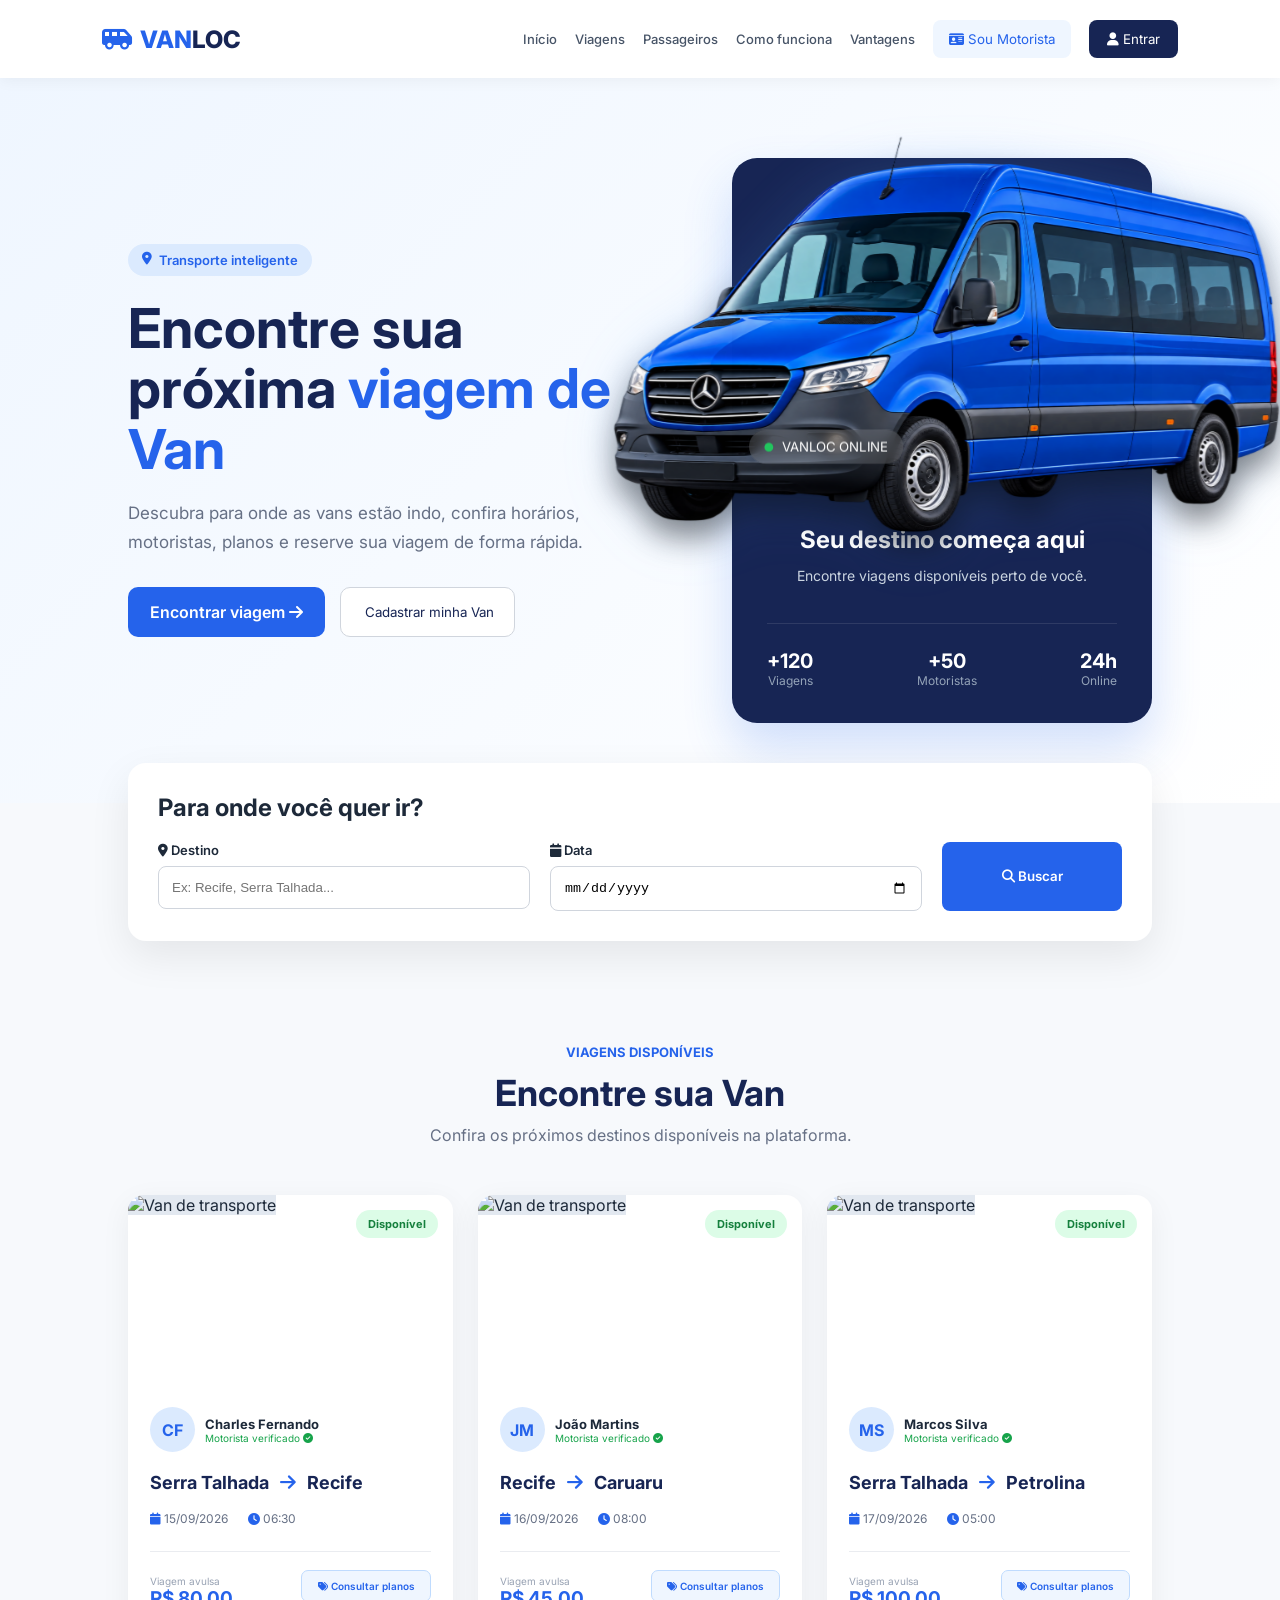
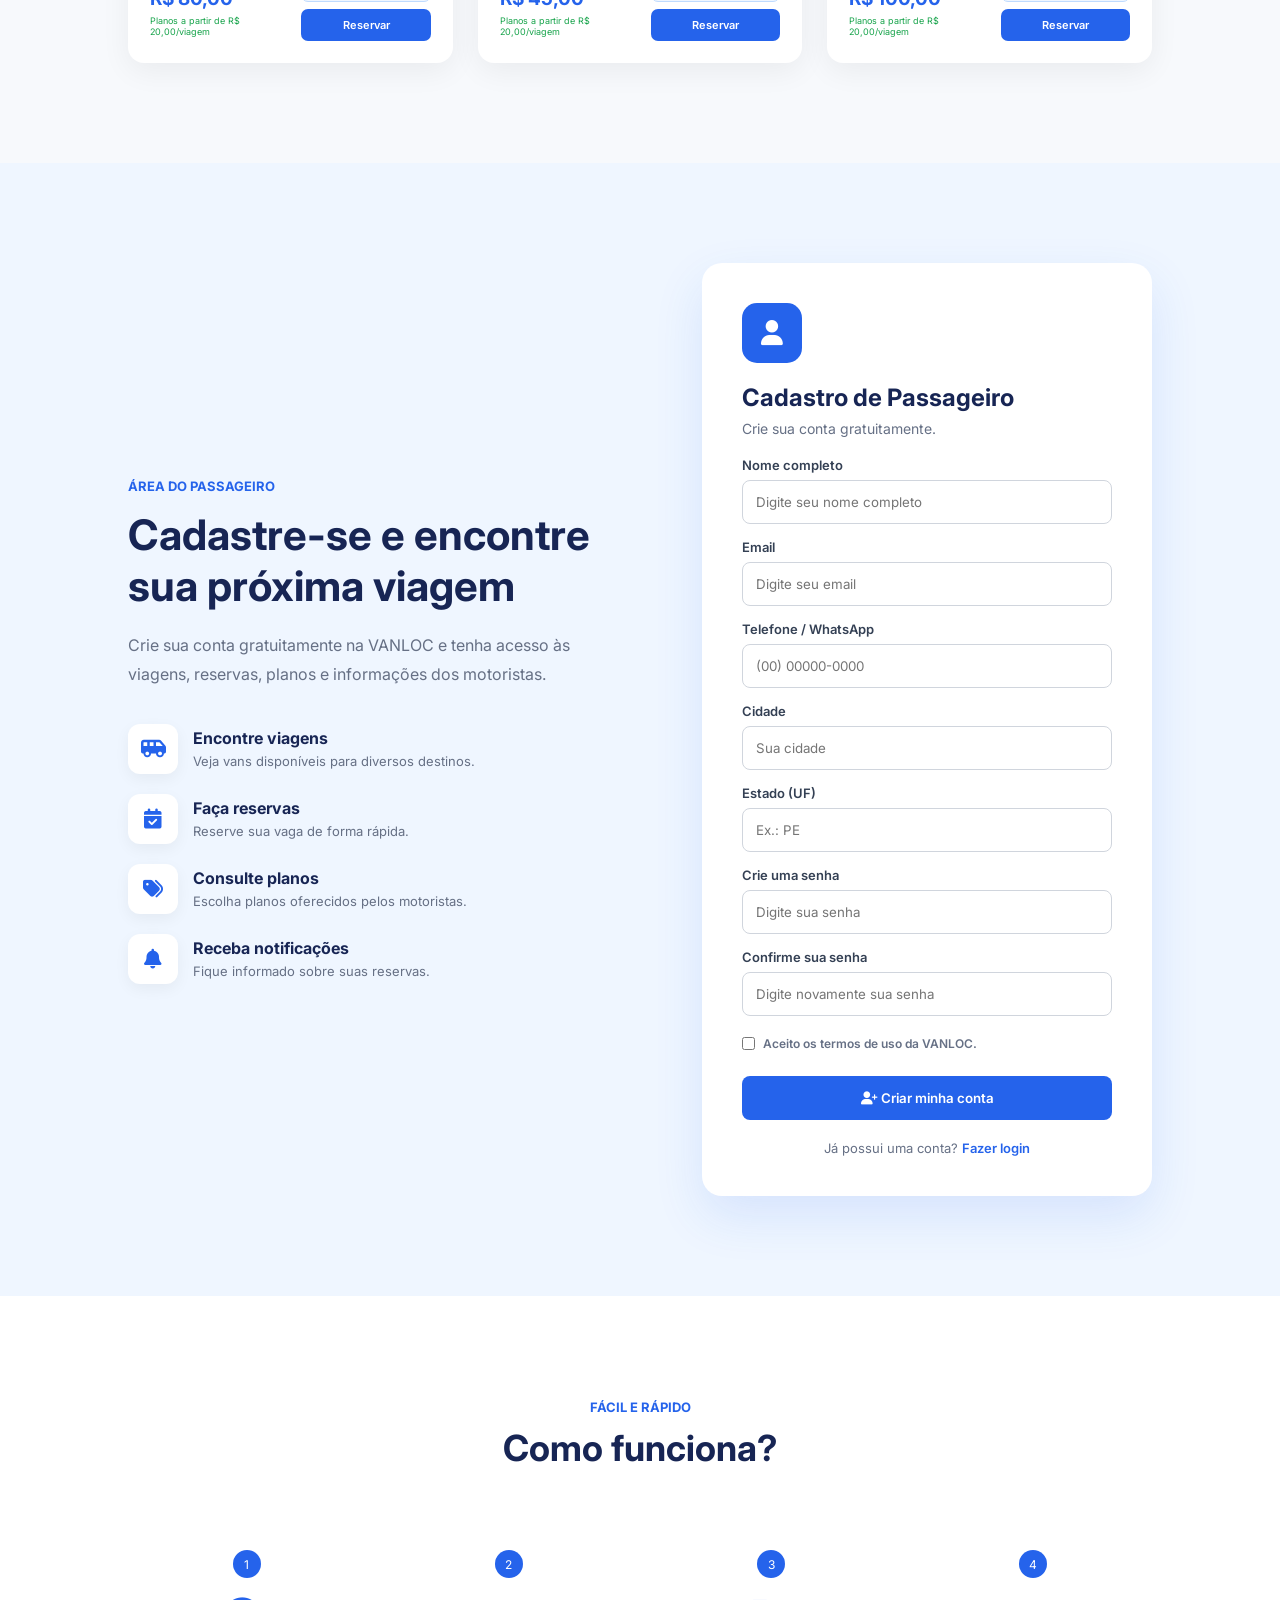
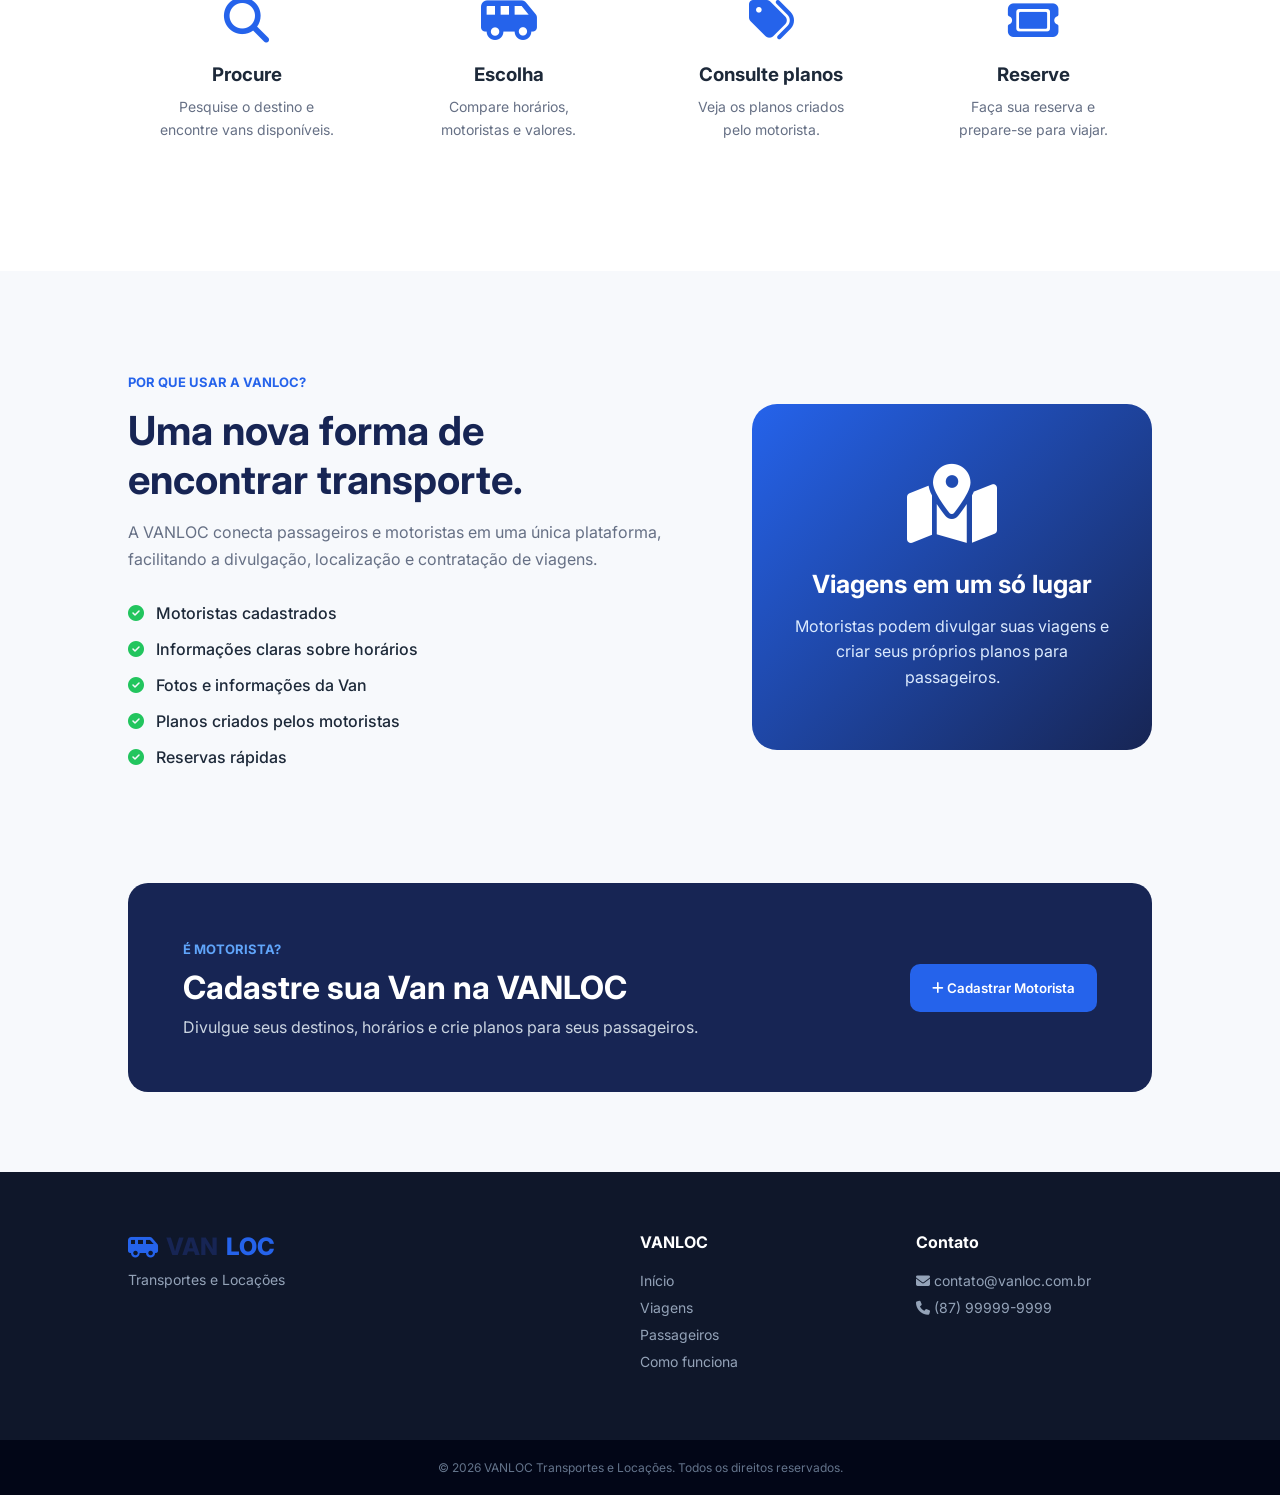
==== dashboard-passageiro.html @ 705669ef "Add files via upload" ====
<!DOCTYPE html>
<html lang="pt-BR">
<head>
<meta charset="UTF-8">
<meta name="viewport" content="width=device-width, initial-scale=1.0">
<meta name="robots" content="noindex">
<title>Minha Conta | VANLOC</title>
<link rel="stylesheet" href="style.css">
<link rel="stylesheet" href="dashboard-passageiro.css">
<link rel="stylesheet" href="https://cdnjs.cloudflare.com/ajax/libs/font-awesome/6.5.2/css/all.min.css">
</head>
<body class="dashboard-passageiro">
<div class="dp-shell">
    <aside class="dp-sidebar">
        <div class="dp-logo"><i class="fa-solid fa-van-shuttle"></i> VAN<span>LOC</span></div>
        <div class="dp-caption">Área do Passageiro</div>
        <nav class="dp-nav">
            <button class="ativo" data-aba="inicio" onclick="dpMostrarAba('inicio')"><i class="fa-solid fa-house"></i> Visão geral</button>
            <button data-aba="perfil" onclick="dpMostrarAba('perfil')"><i class="fa-solid fa-user"></i> Meu perfil</button>
            <button data-aba="reservas" onclick="dpMostrarAba('reservas')"><i class="fa-solid fa-ticket"></i> Minhas reservas</button>
            <button data-aba="favoritos" onclick="dpMostrarAba('favoritos')"><i class="fa-solid fa-heart"></i> Favoritos</button>
            <button data-aba="notificacoes" onclick="dpMostrarAba('notificacoes')"><i class="fa-solid fa-bell"></i> Notificações</button>
        </nav>
        <div class="dp-side-footer">
            <a href="index.html"><i class="fa-solid fa-arrow-left"></i> Voltar ao site</a>
            <button onclick="dpSair()"><i class="fa-solid fa-right-from-bracket"></i> Sair</button>
        </div>
    </aside>

    <main class="dp-main">
        <header class="dp-topbar">
            <div>
                <strong id="dpTituloTopo">Minha conta</strong>
                <div style="color:#667085;font-size:13px;margin-top:3px">Gerencie seu perfil e suas viagens.</div>
            </div>
            <div class="dp-user-mini" id="dpUserMini"></div>
        </header>

        <div class="dp-content">
            <section id="dpAbaInicio" class="dp-aba ativa">
                <h1 id="dpSaudacao">Olá!</h1>
                <p class="dp-subtitle">Confira sua conta e encontre sua próxima viagem.</p>
                <div class="dp-stats">
                    <div class="dp-stat"><i class="fa-solid fa-ticket"></i><div><strong id="dpStatReservas">0</strong><span>Reservas</span></div></div>
                    <div class="dp-stat"><i class="fa-solid fa-heart"></i><div><strong id="dpStatFavoritos">0</strong><span>Favoritos</span></div></div>
                    <div class="dp-stat"><i class="fa-solid fa-location-dot"></i><div><strong id="dpStatLocalidade">—</strong><span>Localidade</span></div></div>
                </div>
                <div class="dp-card">
                    <h2>Seu perfil</h2>
                    <div id="dpResumoPerfil"></div>
                </div>
                <div class="dp-card">
                    <h2>Próximas viagens</h2>
                    <div id="dpProximasViagens" class="dp-empty">Você ainda não possui reservas registradas.</div>
                </div>
            </section>

            <section id="dpAbaPerfil" class="dp-aba">
                <h1>Meu perfil</h1>
                <p class="dp-subtitle">Atualize sua foto, seus dados e sua localidade.</p>
                <form id="dpFormPerfil" class="dp-card">
                    <div class="dp-profile-grid">
                        <div class="dp-photo-box">
                            <div id="dpFotoPreview" class="dp-photo-preview"></div>
                            <label class="dp-photo-label"><i class="fa-solid fa-camera"></i> Alterar foto<input id="dpFotoInput" type="file" accept="image/*"></label>
                            <p style="font-size:12px;color:#667085;margin-top:10px">A imagem fica salva no seu navegador neste MVP.</p>
                        </div>
                        <div class="dp-form-grid">
                            <div class="dp-field"><label for="dpNome">Nome completo</label><input id="dpNome" required></div>
                            <div class="dp-field"><label for="dpEmail">Email</label><input id="dpEmail" type="email" readonly></div>
                            <div class="dp-field"><label for="dpTelefone">Telefone / WhatsApp</label><input id="dpTelefone"></div>
                            <div class="dp-field"><label for="dpCidade">Cidade</label><input id="dpCidade"></div>
                            <div class="dp-field"><label for="dpEstado">Estado (UF)</label><input id="dpEstado" maxlength="2"></div>
                            <div class="dp-field full"><label for="dpBio">Sobre você</label><textarea id="dpBio" placeholder="Conte um pouco sobre você (opcional)"></textarea></div>
                        </div>
                    </div>
                    <div class="dp-actions"><button type="button" class="dp-btn secondary" onclick="dpRemoverFoto()">Remover foto</button><button class="dp-btn" type="submit"><i class="fa-solid fa-floppy-disk"></i> Salvar alterações</button></div>
                </form>
            </section>

            <section id="dpAbaReservas" class="dp-aba">
                <h1>Minhas reservas</h1>
                <p class="dp-subtitle">Acompanhe as viagens que você reservou.</p>
                <div class="dp-card" id="dpListaReservas"></div>
            </section>

            <section id="dpAbaFavoritos" class="dp-aba">
                <h1>Favoritos</h1>
                <p class="dp-subtitle">Motoristas e rotas que você pretende acompanhar.</p>
                <div class="dp-card"><div class="dp-empty">Nenhum motorista ou viagem favoritado ainda.</div></div>
            </section>

            <section id="dpAbaNotificacoes" class="dp-aba">
                <h1>Notificações</h1>
                <p class="dp-subtitle">Avisos importantes da sua conta.</p>
                <div class="dp-card"><div class="dp-empty">Você não possui novas notificações.</div></div>
            </section>
        </div>
    </main>
</div>
<script src="script.js"></script>
<script src="dashboard-passageiro.js"></script>
</body>
</html>
---- style.css ----
@import url('https://fonts.googleapis.com/css2?family=Inter:wght@400;500;600;700;800&display=swap');


* {
    margin: 0;
    padding: 0;
    box-sizing: border-box;
}


html {
    scroll-behavior: smooth;
}


body {
    font-family: 'Inter', sans-serif;
    background: #f7f9fc;
    color: #1d2939;
}


/* =====================================================
HEADER
===================================================== */

header {

    width: 100%;

    display: flex;

    justify-content: space-between;

    align-items: center;

    padding: 20px 8%;

    background: white;

    position: sticky;

    top: 0;

    z-index: 100;

    box-shadow: 0 2px 15px rgba(0,0,0,0.05);

}


.logo {

    font-size: 24px;

    font-weight: 800;

    color: #172554;

    display: flex;

    align-items: center;

    gap: 8px;

}


.logo i {

    color: #2563eb;

}


.logo span {

    color: #2563eb;

}


.logo .destaque {

    color: #172554;

}


nav {

    display: flex;

    align-items: center;

    gap: 18px;

}


nav a {

    text-decoration: none;

    color: #475467;

    font-size: 13px;

    font-weight: 500;

}


nav a:hover {

    color: #2563eb;

}


button {

    border: none;

    cursor: pointer;

    font-family: inherit;

}


.btn-login {

    background: #172554;

    color: white;

    padding: 11px 18px;

    border-radius: 8px;

}


.btn-motorista {

    background: #eff6ff;

    color: #2563eb;

    padding: 11px 16px;

    border-radius: 8px;

}


/* =====================================================
HERO
===================================================== */

.hero {

    min-height: 580px;

    padding: 80px 10%;

    display: grid;

    grid-template-columns: 1fr 420px;

    gap: 80px;

    align-items: center;

    background: linear-gradient(
        135deg,
        #eff6ff,
        #ffffff
    );

}


.tag {

    background: #dbeafe;

    color: #2563eb;

    padding: 8px 14px;

    border-radius: 30px;

    font-size: 13px;

    font-weight: 600;

    display: inline-flex;

    gap: 7px;

    margin-bottom: 22px;

}


.hero h1 {

    font-size: 55px;

    line-height: 1.1;

    margin-bottom: 20px;

    color: #172554;

}


.hero h1 span {

    color: #2563eb;

}


.hero p {

    color: #667085;

    font-size: 17px;

    line-height: 1.7;

    max-width: 600px;

}


.hero-buttons {

    display: flex;

    gap: 15px;

    margin-top: 30px;

}


.btn-principal {

    background: #2563eb;

    color: white;

    padding: 15px 22px;

    border-radius: 10px;

    text-decoration: none;

    font-weight: 600;

}


.btn-secundario {

    background: white;

    color: #172554;

    padding: 15px 20px;

    border-radius: 10px;

    border: 1px solid #d0d5dd;

}


/* HERO CARD */

.hero-card {

    background: #172554;

    padding: 35px;

    border-radius: 25px;

    color: white;

    text-align: center;

    box-shadow: 0 25px 50px rgba(37,99,235,0.2);

}


.status-online {

    position: absolute;

    left: 0;

    bottom: 46px;

    display: inline-flex;

    gap: 8px;

    align-items: center;

    background: rgba(255,255,255,0.14);

    backdrop-filter: blur(6px);

    -webkit-backdrop-filter: blur(6px);

    padding: 8px 14px;

    border-radius: 30px;

    font-size: 12px;

    transform: translateZ(84px);

}


.status-online span {

    width: 8px;

    height: 8px;

    background: #22c55e;

    border-radius: 50%;

}


/* ---------- Van em 3D ---------- */

.van-stage {

    position: relative;

    height: 300px;

    margin: 6px 0 26px;

    perspective: 900px;

}


.van-tilt {

    position: absolute;

    inset: 0;

    transform-style: preserve-3d;

    transform: rotateX(var(--rx, 0deg)) rotateY(var(--ry, 0deg));

    transition: transform 0.18s ease-out;

    will-change: transform;

}


.van-glow {

    position: absolute;

    left: 50%;

    top: 46%;

    width: 80%;

    height: 72%;

    transform: translate(-50%, -50%) translateZ(-30px);

    background: radial-gradient(
        closest-side,
        rgba(96,165,250,0.42),
        rgba(96,165,250,0) 72%
    );

    pointer-events: none;

}


.van-floor {

    position: absolute;

    left: 50%;

    bottom: 14px;

    width: 70%;

    height: 24px;

    transform: translateX(-50%);

    background: radial-gradient(
        closest-side,
        rgba(0,0,0,0.55),
        rgba(0,0,0,0) 100%
    );

    filter: blur(4px);

    pointer-events: none;

}


.van-float {

    position: absolute;

    left: 50%;

    bottom: -25px;

    width: 185%;

    transform-style: preserve-3d;

    transform: translateX(-50%) translateZ(46px);

    animation: vanFlutuar 5s ease-in-out infinite;

}


.van-img {

    display: block;

    width: 100%;

    height: auto;

    user-select: none;

    -webkit-user-drag: none;

    filter:
        drop-shadow(0 16px 14px rgba(0,0,0,0.45))
        drop-shadow(0 0 22px rgba(96,165,250,0.22));

}


@keyframes vanFlutuar {

    0%, 100% {
        transform: translateX(-50%) translateZ(46px) translateY(0);
    }

    50% {
        transform: translateX(-50%) translateZ(46px) translateY(-7px);
    }

}


.hero-card h3 {

    font-size: 24px;

    margin-bottom: 10px;

}


.hero-card p {

    color: #cbd5e1;

    font-size: 14px;

}


.estatisticas {

    display: flex;

    justify-content: space-between;

    margin-top: 35px;

    border-top: 1px solid rgba(255,255,255,0.1);

    padding-top: 25px;

}


.estatisticas div {

    display: flex;

    flex-direction: column;

}


.estatisticas strong {

    font-size: 20px;

}


.estatisticas span {

    font-size: 12px;

    color: #94a3b8;

}


/* =====================================================
BUSCA
===================================================== */

.busca {

    padding: 0 10%;

    margin-top: -40px;

    position: relative;

}


.busca-container {

    background: white;

    padding: 30px;

    border-radius: 18px;

    box-shadow: 0 15px 40px rgba(0,0,0,0.08);

}


.busca-container h2 {

    margin-bottom: 20px;

}


.form-busca {

    display: grid;

    grid-template-columns: 1fr 1fr 180px;

    gap: 20px;

}


.campo {

    display: flex;

    flex-direction: column;

}


.campo label {

    font-size: 13px;

    font-weight: 600;

    margin-bottom: 8px;

}


input {

    padding: 13px;

    border: 1px solid #d0d5dd;

    border-radius: 8px;

    outline: none;

}


input:focus {

    border-color: #2563eb;

}


.form-busca button {

    background: #2563eb;

    color: white;

    border-radius: 8px;

    font-weight: 600;

}


/* =====================================================
SEÇÕES
===================================================== */

.viagens,
.como-funciona {

    padding: 100px 10%;

}


.titulo-secao {

    text-align: center;

    margin-bottom: 50px;

}


.titulo-secao span {

    color: #2563eb;

    font-weight: 700;

    font-size: 13px;

}


.titulo-secao h2 {

    font-size: 36px;

    color: #172554;

    margin: 10px 0;

}


.titulo-secao p {

    color: #667085;

}


/* =====================================================
VIAGENS
===================================================== */

.viagens-grid {

    display: grid;

    grid-template-columns: repeat(3, 1fr);

    gap: 25px;

}


.viagem-card {

    background: white;

    border-radius: 16px;

    overflow: hidden;

    box-shadow: 0 8px 30px rgba(0,0,0,0.06);

    transition: 0.3s;

}


.viagem-card:hover {

    transform: translateY(-7px);

}


.imagem-van {

    height: 190px;

    position: relative;

}


.imagem-van img {

    width: 100%;

    height: 100%;

    object-fit: cover;

}


.disponivel {

    position: absolute;

    top: 15px;

    right: 15px;

    background: #dcfce7;

    color: #15803d;

    padding: 7px 12px;

    border-radius: 20px;

    font-size: 11px;

    font-weight: 700;

}


.viagem-info {

    padding: 22px;

}


.motorista-info {

    display: flex;

    align-items: center;

    gap: 10px;

    margin-bottom: 20px;

}


.avatar {

    width: 45px;

    height: 45px;

    border-radius: 50%;

    background: #dbeafe;

    color: #2563eb;

    display: flex;

    justify-content: center;

    align-items: center;

    font-weight: 700;

}


.motorista-info div:last-child {

    display: flex;

    flex-direction: column;

}


.motorista-info strong {

    font-size: 13px;

}


.motorista-info span {

    font-size: 10px;

    color: #16a34a;

}


.viagem-info h3 {

    color: #172554;

    margin-bottom: 18px;

    font-size: 18px;

}


.viagem-info h3 i {

    color: #2563eb;

    margin: 0 7px;

}


.detalhes {

    display: flex;

    gap: 20px;

    margin-bottom: 25px;

    color: #667085;

    font-size: 12px;

}


.detalhes i {

    color: #2563eb;

}


.rodape-viagem {

    border-top: 1px solid #eaecf0;

    padding-top: 18px;

    display: flex;

    justify-content: space-between;

    align-items: center;

    gap: 15px;

}


.preco {

    min-width: 120px;

}


.preco small {

    display: block;

    color: #98a2b3;

    font-size: 10px;

}


.preco strong {

    color: #2563eb;

    font-size: 19px;

}


.preco .valor-minimo {

    color: #16a34a;

    font-size: 9px;

    margin-top: 5px;

}


.botoes-viagem {

    display: flex;

    flex-direction: column;

    gap: 7px;

    width: 145px;

}


.btn-planos {

    background: #eff6ff;

    color: #2563eb;

    border: 1px solid #bfdbfe;

    padding: 9px 8px;

    border-radius: 7px;

    font-size: 10px;

    font-weight: 600;

}


.btn-planos:hover {

    background: #dbeafe;

}


.btn-reservar {

    background: #2563eb;

    color: white;

    padding: 9px 8px;

    border-radius: 7px;

    font-size: 11px;

    font-weight: 600;

}


/* =====================================================
PASSAGEIRO
===================================================== */

.passageiro {

    padding: 100px 10%;

    background: #eff6ff;

    display: grid;

    grid-template-columns: 1fr 450px;

    gap: 80px;

    align-items: center;

}


.passageiro-info > span {

    color: #2563eb;

    font-size: 13px;

    font-weight: 700;

}


.passageiro-info h2 {

    font-size: 42px;

    color: #172554;

    margin: 15px 0 20px;

    line-height: 1.2;

}


.passageiro-info > p {

    color: #667085;

    line-height: 1.8;

    font-size: 16px;

    margin-bottom: 35px;

}


.beneficios-passageiro {

    display: flex;

    flex-direction: column;

    gap: 20px;

}


.beneficios-passageiro > div {

    display: flex;

    align-items: center;

    gap: 15px;

}


.beneficios-passageiro i {

    width: 50px;

    height: 50px;

    background: white;

    color: #2563eb;

    border-radius: 12px;

    display: flex;

    align-items: center;

    justify-content: center;

    font-size: 20px;

    box-shadow: 0 5px 15px rgba(0,0,0,0.05);

}


.beneficios-passageiro strong {

    color: #172554;

    display: block;

    margin-bottom: 5px;

}


.beneficios-passageiro p {

    color: #667085;

    font-size: 13px;

}


.card-cadastro-passageiro {

    background: white;

    padding: 40px;

    border-radius: 20px;

    box-shadow: 0 20px 50px rgba(37,99,235,0.12);

}


.icone-passageiro {

    width: 60px;

    height: 60px;

    background: #2563eb;

    color: white;

    border-radius: 15px;

    display: flex;

    justify-content: center;

    align-items: center;

    font-size: 25px;

    margin-bottom: 20px;

}


.card-cadastro-passageiro h2 {

    color: #172554;

    margin-bottom: 8px;

}


.card-cadastro-passageiro > p {

    color: #667085;

    font-size: 14px;

    margin-bottom: 20px;

}


#formCadastroPassageiro label {

    display: block;

    margin-top: 15px;

    margin-bottom: 7px;

    font-size: 13px;

    font-weight: 600;

    color: #344054;

}


#formCadastroPassageiro input {

    width: 100%;

    padding: 13px;

    border: 1px solid #d0d5dd;

    border-radius: 8px;

    font-family: inherit;

}


.termos {

    display: flex;

    align-items: center;

    gap: 8px;

    margin-top: 20px;

}


.termos input {

    width: auto !important;

}


.termos label {

    margin: 0 !important;

    font-size: 12px !important;

    color: #667085 !important;

}


.btn-passageiro {

    width: 100%;

    margin-top: 25px;

    padding: 15px;

    background: #2563eb;

    color: white;

    border-radius: 8px;

    font-weight: 600;

}


.login-passageiro {

    text-align: center;

    margin-top: 20px;

    font-size: 13px;

    color: #667085;

}


.login-passageiro a {

    color: #2563eb;

    font-weight: 600;

    text-decoration: none;

}


/* =====================================================
COMO FUNCIONA
===================================================== */

.como-funciona {

    background: white;

}


.passos {

    display: grid;

    grid-template-columns: repeat(4, 1fr);

    gap: 25px;

}


.passo {

    text-align: center;

    padding: 30px;

}


.numero {

    width: 28px;

    height: 28px;

    background: #2563eb;

    color: white;

    border-radius: 50%;

    display: flex;

    justify-content: center;

    align-items: center;

    margin: auto;

    font-size: 12px;

}


.passo > i {

    font-size: 45px;

    color: #2563eb;

    margin: 20px 0;

}


.passo h3 {

    margin-bottom: 10px;

}


.passo p {

    color: #667085;

    font-size: 14px;

    line-height: 1.6;

}


/* =====================================================
VANTAGENS
===================================================== */

.vantagens {

    padding: 100px 10%;

    display: grid;

    grid-template-columns: 1fr 400px;

    gap: 80px;

    align-items: center;

}


.vantagens-texto span {

    color: #2563eb;

    font-size: 13px;

    font-weight: 700;

}


.vantagens-texto h2 {

    font-size: 40px;

    margin: 15px 0;

    color: #172554;

}


.vantagens-texto p {

    color: #667085;

    line-height: 1.7;

}


.vantagens-texto ul {

    list-style: none;

    margin-top: 30px;

}


.vantagens-texto li {

    margin: 16px 0;

    font-weight: 500;

}


.vantagens-texto li i {

    color: #22c55e;

    margin-right: 8px;

}


.vantagens-card {

    background: linear-gradient(
        135deg,
        #2563eb,
        #172554
    );

    color: white;

    padding: 60px 40px;

    border-radius: 25px;

    text-align: center;

}


.vantagens-card i {

    font-size: 80px;

    margin-bottom: 25px;

}


.vantagens-card h3 {

    font-size: 25px;

    margin-bottom: 15px;

}


.vantagens-card p {

    color: #dbeafe;

    line-height: 1.6;

}


/* =====================================================
MOTORISTA
===================================================== */

.motorista-banner {

    margin: 0 10% 80px;

    padding: 55px;

    border-radius: 20px;

    background: #172554;

    color: white;

    display: flex;

    justify-content: space-between;

    align-items: center;

}


.motorista-banner span {

    color: #60a5fa;

    font-weight: 700;

    font-size: 13px;

}


.motorista-banner h2 {

    font-size: 32px;

    margin: 10px 0;

}


.motorista-banner p {

    color: #cbd5e1;

}


.motorista-banner button {

    background: #2563eb;

    color: white;

    padding: 16px 22px;

    border-radius: 10px;

    font-weight: 600;

}


/* =====================================================
FOOTER
===================================================== */

footer {

    background: #0f172a;

    color: white;

    padding: 60px 10%;

    display: grid;

    grid-template-columns: 2fr 1fr 1fr;

    gap: 40px;

}


footer h4 {

    margin-bottom: 20px;

}


footer a {

    display: block;

    color: #94a3b8;

    text-decoration: none;

    margin-bottom: 10px;

    font-size: 14px;

}


footer p {

    color: #94a3b8;

    margin: 10px 0;

    font-size: 14px;

}


.copyright {

    background: #020617;

    color: #64748b;

    text-align: center;

    padding: 20px;

    font-size: 12px;

}


.aviso-painel-motorista {

    display: flex;

    gap: 12px;

    align-items: flex-start;

    background: #eff6ff;

    border: 1px solid #bfdbfe;

    border-radius: 10px;

    padding: 16px;

    margin-top: 25px;

}


.aviso-painel-motorista i {

    color: #2563eb;

    font-size: 18px;

    margin-top: 2px;

}


.aviso-painel-motorista p {

    font-size: 13px;

    color: #1d3a66;

    line-height: 1.5;

}


/* =====================================================
MODAIS
===================================================== */

.modal {

    display: none;

    position: fixed;

    z-index: 1000;

    inset: 0;

    background: rgba(15,23,42,0.75);

    padding: 30px;

    overflow-y: auto;

}


.modal-content {

    background: white;

    width: 100%;

    max-width: 450px;

    margin: 40px auto;

    padding: 35px;

    border-radius: 18px;

    position: relative;

}


.modal-grande {

    max-width: 850px;

}


.fechar {

    position: absolute;

    right: 20px;

    top: 15px;

    background: transparent;

    font-size: 30px;

    color: #667085;

}


.modal-logo {

    text-align: center;

    margin-bottom: 25px;

}


.modal-logo i {

    font-size: 40px;

    color: #2563eb;

}


.modal h2 {

    color: #172554;

    margin-bottom: 8px;

}


.subtitulo {

    color: #667085;

    margin-bottom: 25px;

}


form label {

    display: block;

    margin: 15px 0 7px;

    font-size: 13px;

    font-weight: 600;

}


form input {

    width: 100%;

}


form button[type="submit"] {

    width: 100%;

    margin-top: 25px;

    padding: 14px;

    background: #2563eb;

    color: white;

    border-radius: 8px;

    font-weight: 600;

}


.criar-conta {

    text-align: center;

    margin-top: 20px;

    font-size: 13px;

    color: #667085;

}


.criar-conta a {

    color: #2563eb;

    font-weight: 600;

}


.form-grid {

    display: grid;

    grid-template-columns: 1fr 1fr;

    gap: 20px;

}


#formMotorista h3 {

    margin-top: 30px;

    margin-bottom: 5px;

    color: #172554;

}


#formMotorista h3 i {

    color: #2563eb;

    margin-right: 5px;

}


.descricao-cadastro-plano {

    font-size: 13px;

    color: #667085;

    margin: 10px 0 15px;

}


.btn-cadastro {

    background: #16a34a !important;

}


/* =====================================================
PLANOS
===================================================== */

.modal-planos {

    max-width: 1100px;

}


.cabecalho-planos {

    text-align: center;

    margin-bottom: 40px;

}


.cabecalho-planos span {

    color: #2563eb;

    font-size: 12px;

    font-weight: 700;

}


.cabecalho-planos h2 {

    font-size: 32px;

    margin: 12px 0;

    color: #172554;

}


.cabecalho-planos p {

    color: #667085;

}


.planos-grid {

    display: grid;

    grid-template-columns: repeat(3, 1fr);

    gap: 20px;

}


.plano-card {

    border: 1px solid #e2e8f0;

    border-radius: 16px;

    padding: 30px;

    position: relative;

    background: white;

    transition: 0.3s;

}


.plano-card:hover {

    transform: translateY(-5px);

    box-shadow: 0 15px 35px rgba(0,0,0,0.08);

}


.plano-destaque {

    border: 2px solid #2563eb;

}


.mais-escolhido {

    position: absolute;

    top: -12px;

    left: 50%;

    transform: translateX(-50%);

    background: #2563eb;

    color: white;

    padding: 6px 15px;

    border-radius: 20px;

    font-size: 9px;

    font-weight: 700;

}


.plano-titulo {

    display: flex;

    align-items: center;

    gap: 10px;

}


.plano-titulo i {

    width: 42px;

    height: 42px;

    display: flex;

    justify-content: center;

    align-items: center;

    background: #eff6ff;

    color: #2563eb;

    border-radius: 10px;

}


.plano-titulo h3 {

    color: #172554;

}


.descricao-plano {

    color: #667085;

    font-size: 13px;

    margin: 20px 0;

    line-height: 1.6;

}


.preco-plano {

    margin-bottom: 25px;

}


.preco-plano small {

    display: block;

    color: #98a2b3;

}


.preco-plano strong {

    font-size: 32px;

    color: #2563eb;

}


.preco-plano span {

    color: #667085;

    font-size: 12px;

}


.plano-card ul {

    list-style: none;

    margin-bottom: 25px;

}


.plano-card li {

    font-size: 13px;

    margin: 13px 0;

    color: #475467;

}


.plano-card li i {

    color: #22c55e;

    margin-right: 7px;

}


.plano-card button {

    width: 100%;

    padding: 13px;

    background: #2563eb;

    color: white;

    border-radius: 8px;

    font-weight: 600;

}


.info-planos {

    margin-top: 30px;

    padding: 18px;

    background: #eff6ff;

    color: #475467;

    border-radius: 10px;

    font-size: 12px;

    line-height: 1.7;

}


.info-planos i {

    color: #2563eb;

    margin-right: 6px;

}


.info-planos strong {

    color: #172554;

}


.plano-vazio {

    grid-column: 1 / -1;

    display: flex;

    flex-direction: column;

    align-items: center;

    text-align: center;

    gap: 12px;

    padding: 40px 20px;

    color: #667085;

}


.plano-vazio i {

    font-size: 28px;

    color: #2563eb;

}


/* =====================================================
NOTIFICAÇÃO
===================================================== */

.notificacao {

    position: fixed;

    right: 25px;

    bottom: 25px;

    background: #172554;

    color: white;

    padding: 16px 20px;

    border-radius: 10px;

    display: none;

    align-items: center;

    gap: 10px;

    box-shadow: 0 15px 40px rgba(0,0,0,0.2);

    z-index: 2000;

}


.notificacao i {

    color: #22c55e;

}


/* =====================================================
RESPONSIVO
===================================================== */

@media (max-width: 1100px) {


    nav a {

        display: none;

    }


    .hero {

        grid-template-columns: 1fr;

    }


    .hero-card {

        max-width: 500px;

    }


    .viagens-grid {

        grid-template-columns: repeat(2, 1fr);

    }


    .passageiro {

        grid-template-columns: 1fr;

    }


    .vantagens {

        grid-template-columns: 1fr;

    }


}


@media (max-width: 700px) {


    header {

        padding: 15px 5%;

    }


    .btn-motorista {

        display: none;

    }


    .hero {

        padding: 60px 7%;

    }


    .hero h1 {

        font-size: 38px;

    }


    .hero-buttons {

        flex-direction: column;

    }


    .form-busca {

        grid-template-columns: 1fr;

    }


    .viagens-grid {

        grid-template-columns: 1fr;

    }


    .rodape-viagem {

        flex-direction: column;

        align-items: stretch;

    }


    .botoes-viagem {

        width: 100%;

    }


    .botoes-viagem button {

        width: 100%;

    }


    .passos {

        grid-template-columns: 1fr;

    }


    .passageiro {

        padding: 70px 7%;

        gap: 50px;

    }


    .passageiro-info h2 {

        font-size: 32px;

    }


    .card-cadastro-passageiro {

        padding: 25px;

    }


    .vantagens {

        padding: 70px 7%;

    }


    .vantagens-texto h2 {

        font-size: 30px;

    }


    .motorista-banner {

        margin: 0 5% 50px;

        padding: 35px;

        flex-direction: column;

        align-items: flex-start;

        gap: 25px;

    }


    footer {

        grid-template-columns: 1fr;

    }


    .form-grid {

        grid-template-columns: 1fr;

    }


    .planos-grid {

        grid-template-columns: 1fr;

    }


}


/* =====================================================
PAINEL DO MOTORISTA
===================================================== */


.corpo-painel {

    background: #f7f9fc;

}


.painel-wrapper {

    display: flex;

    min-height: 100vh;

}



/* =====================================================
SIDEBAR
===================================================== */

.painel-sidebar {

    width: 240px;

    flex-shrink: 0;

    background: #172554;

    color: white;

    display: flex;

    flex-direction: column;

    padding: 30px 20px;

    position: sticky;

    top: 0;

    height: 100vh;

}


.painel-logo {

    font-size: 20px;

    font-weight: 800;

    display: flex;

    align-items: center;

    gap: 8px;

    color: #60a5fa;

}


.painel-logo .destaque {

    color: white;

}


.painel-logo-legenda {

    font-size: 12px;

    color: #93c5fd;

    margin: 6px 0 35px;

}


.painel-nav {

    display: flex;

    flex-direction: column;

    gap: 6px;

    flex: 1;

}


.painel-nav-item {

    display: flex;

    align-items: center;

    gap: 12px;

    padding: 12px 14px;

    border-radius: 10px;

    background: transparent;

    color: #cbd5e1;

    font-weight: 600;

    font-size: 14px;

    text-align: left;

    width: 100%;

}


.painel-nav-item i {

    width: 18px;

}


.painel-nav-item:hover {

    background: rgba(255,255,255,0.06);

    color: white;

}


.painel-nav-item.ativo {

    background: #2563eb;

    color: white;

}


.painel-sidebar-rodape {

    display: flex;

    flex-direction: column;

    gap: 8px;

    padding-top: 20px;

    border-top: 1px solid rgba(255,255,255,0.1);

}


.painel-sidebar-rodape a,
.painel-sidebar-rodape button {

    display: flex;

    align-items: center;

    gap: 10px;

    color: #cbd5e1;

    background: transparent;

    text-decoration: none;

    font-size: 13px;

    font-weight: 500;

    padding: 8px 6px;

    text-align: left;

}


.painel-sidebar-rodape a:hover,
.painel-sidebar-rodape button:hover {

    color: white;

}



/* =====================================================
CONTEÚDO
===================================================== */

.painel-conteudo {

    flex: 1;

    padding: 40px 5%;

    max-width: 1100px;

}


.painel-topo {

    margin-bottom: 30px;

}


.painel-topo h1 {

    color: #172554;

    font-size: 26px;

    margin-bottom: 6px;

}


.painel-topo p {

    color: #667085;

    font-size: 14px;

}



/* =====================================================
CARTÕES DE ESTATÍSTICA
===================================================== */

.stats-grid {

    display: grid;

    grid-template-columns: repeat(4, 1fr);

    gap: 20px;

    margin-bottom: 30px;

}


.stat-card {

    background: white;

    border-radius: 14px;

    padding: 22px;

    display: flex;

    align-items: center;

    gap: 16px;

    box-shadow: 0 2px 15px rgba(0,0,0,0.05);

}


.stat-card i {

    width: 46px;

    height: 46px;

    border-radius: 12px;

    background: #eff6ff;

    color: #2563eb;

    display: flex;

    align-items: center;

    justify-content: center;

    font-size: 18px;

    flex-shrink: 0;

}


.stat-card strong {

    display: block;

    font-size: 20px;

    color: #172554;

}


.stat-card span {

    font-size: 12px;

    color: #667085;

}



/* =====================================================
CARTÃO GENÉRICO DO PAINEL
===================================================== */

.painel-card {

    background: white;

    border-radius: 14px;

    padding: 26px;

    box-shadow: 0 2px 15px rgba(0,0,0,0.05);

}


.painel-card h2 {

    font-size: 17px;

    color: #172554;

    margin-bottom: 16px;

}


.painel-obs {

    margin-top: 16px;

    font-size: 12px;

    color: #667085;

}


.painel-obs i {

    color: #2563eb;

    margin-right: 6px;

}



/* =====================================================
TABELA DE VIAGENS
===================================================== */

.tabela-viagens {

    display: flex;

    flex-direction: column;

    gap: 10px;

}


.linha-viagem {

    display: flex;

    justify-content: space-between;

    align-items: center;

    padding: 14px 16px;

    background: #f7f9fc;

    border-radius: 10px;

    font-size: 13px;

}


.linha-viagem strong {

    color: #172554;

}


.linha-viagem span {

    color: #667085;

}


.viagens-vazio {

    text-align: center;

    padding: 30px 10px;

    color: #667085;

    font-size: 13px;

}



/* =====================================================
ABA DE PLANOS
===================================================== */

.planos-cabecalho {

    display: flex;

    justify-content: space-between;

    align-items: flex-start;

    gap: 20px;

    margin-bottom: 24px;

}


.planos-cabecalho h2 {

    color: #172554;

    margin-bottom: 6px;

}


.planos-cabecalho p {

    color: #667085;

    font-size: 13px;

    max-width: 520px;

    line-height: 1.6;

}


.btn-novo-plano {

    background: #2563eb;

    color: white;

    padding: 12px 18px;

    border-radius: 10px;

    font-weight: 600;

    font-size: 13px;

    white-space: nowrap;

    display: flex;

    align-items: center;

    gap: 8px;

}


.btn-novo-plano:disabled {

    background: #cbd5e1;

    cursor: not-allowed;

}


.planos-grid-painel {

    display: grid;

    grid-template-columns: repeat(3, 1fr);

    gap: 20px;

    margin-bottom: 30px;

}


.plano-card-painel {

    background: white;

    border-radius: 14px;

    padding: 22px;

    box-shadow: 0 2px 15px rgba(0,0,0,0.05);

    display: flex;

    flex-direction: column;

    gap: 10px;

    position: relative;

}


.plano-card-painel .badge-ordem {

    align-self: flex-start;

    font-size: 11px;

    font-weight: 700;

    color: #2563eb;

    background: #eff6ff;

    padding: 4px 10px;

    border-radius: 999px;

}


.plano-card-painel h3 {

    color: #172554;

    font-size: 16px;

}


.plano-card-painel .valor {

    font-size: 22px;

    font-weight: 800;

    color: #172554;

}


.plano-card-painel .valor span {

    font-size: 12px;

    font-weight: 500;

    color: #667085;

}


.plano-card-painel ul {

    list-style: none;

    font-size: 12px;

    color: #475467;

    display: flex;

    flex-direction: column;

    gap: 6px;

}


.plano-card-painel ul li i {

    color: #2563eb;

    margin-right: 6px;

}


.plano-card-painel .plano-acoes {

    display: flex;

    gap: 10px;

    margin-top: auto;

    padding-top: 10px;

}


.plano-card-painel .plano-acoes button {

    flex: 1;

    padding: 9px;

    border-radius: 8px;

    font-size: 12px;

    font-weight: 600;

}


.plano-card-painel .btn-editar-plano {

    background: #eff6ff;

    color: #2563eb;

}


.plano-card-painel .btn-remover-plano {

    background: #fef2f2;

    color: #dc2626;

}


.planos-vazio-painel {

    grid-column: 1 / -1;

    text-align: center;

    padding: 40px 20px;

    color: #667085;

    font-size: 13px;

}



/* =====================================================
FORMULÁRIO DE PLANO
===================================================== */

.form-plano-card {

    background: white;

    border-radius: 14px;

    padding: 26px;

    box-shadow: 0 2px 15px rgba(0,0,0,0.05);

    max-width: 520px;

}


.form-plano-card h3 {

    color: #172554;

    margin-bottom: 8px;

}


.form-plano-card label {

    display: block;

    font-size: 13px;

    font-weight: 600;

    margin: 15px 0 7px;

}


.form-plano-card input {

    width: 100%;

}


.form-plano-linha {

    display: grid;

    grid-template-columns: 1fr 1fr;

    gap: 16px;

}


.vantagens-input {

    display: flex;

    gap: 10px;

}


.vantagens-input input {

    flex: 1;

}


.vantagens-input button {

    background: #172554;

    color: white;

    padding: 0 16px;

    border-radius: 8px;

    font-weight: 600;

    font-size: 13px;

    white-space: nowrap;

}


.lista-vantagens-form {

    list-style: none;

    margin-top: 12px;

    display: flex;

    flex-direction: column;

    gap: 8px;

}


.lista-vantagens-form li {

    display: flex;

    justify-content: space-between;

    align-items: center;

    background: #f7f9fc;

    padding: 8px 12px;

    border-radius: 8px;

    font-size: 13px;

    color: #1d2939;

}


.lista-vantagens-form li button {

    background: transparent;

    color: #dc2626;

    font-size: 14px;

}


.form-plano-botoes {

    display: flex;

    gap: 10px;

    margin-top: 22px;

}


.btn-salvar-plano {

    flex: 1;

    background: #2563eb;

    color: white;

    padding: 13px;

    border-radius: 8px;

    font-weight: 600;

}


.btn-cancelar-plano {

    background: #f2f4f7;

    color: #475467;

    padding: 13px 18px;

    border-radius: 8px;

    font-weight: 600;

}



/* =====================================================
RESPONSIVO
===================================================== */

@media (max-width: 900px) {

    .painel-wrapper {

        flex-direction: column;

    }


    .painel-sidebar {

        width: 100%;

        height: auto;

        position: relative;

        flex-direction: row;

        align-items: center;

        flex-wrap: wrap;

        gap: 16px;

    }


    .painel-nav {

        flex-direction: row;

        flex: unset;

    }


    .painel-sidebar-rodape {

        flex-direction: row;

        border-top: none;

        padding-top: 0;

        margin-left: auto;

    }


    .painel-logo-legenda {

        display: none;

    }


    .stats-grid,
    .planos-grid-painel {

        grid-template-columns: 1fr 1fr;

    }


    .form-plano-linha {

        grid-template-columns: 1fr;

    }

}


@media (max-width: 560px) {

    .stats-grid,
    .planos-grid-painel {

        grid-template-columns: 1fr;

    }

}


/* =====================================================
MELHORIAS V2
===================================================== */

:focus-visible {
    outline: 3px solid #93c5fd;
    outline-offset: 2px;
    border-radius: 6px;
}

input:focus,
select:focus,
textarea:focus {
    border-color: #2563eb;
    box-shadow: 0 0 0 3px rgba(37, 99, 235, 0.18);
    outline: none;
}

header {
    background: rgba(255, 255, 255, 0.92);
    backdrop-filter: blur(10px);
}

section[id] {
    scroll-margin-top: 84px;
}

.viagem-card img {
    background: #e2e8f0;
}

body.modal-aberto {
    overflow: hidden;
}

.modal {
    overflow-y: auto;
    overscroll-behavior: contain;
}

.modal-content {
    animation: modalEntrada 0.22s ease-out;
}

@keyframes modalEntrada {
    from { opacity: 0; transform: translateY(12px); }
    to   { opacity: 1; transform: none; }
}

.menu-toggle {
    display: none;
    width: 42px;
    height: 42px;
    border: 1px solid #dbe3ef;
    border-radius: 10px;
    background: white;
    color: #172554;
    font-size: 18px;
    cursor: pointer;
    align-items: center;
    justify-content: center;
}

@media (max-width: 1100px) {

    header {
        flex-wrap: wrap;
        gap: 10px;
    }

    nav {
        margin-left: auto;
    }

    .menu-toggle {
        display: inline-flex;
    }

    header.menu-aberto nav {
        order: 3;
        flex-basis: 100%;
        flex-direction: column;
        align-items: stretch;
        padding-top: 8px;
    }

    header.menu-aberto nav a {
        display: block;
        padding: 13px 0;
        border-top: 1px solid #eef2f7;
    }

    header.menu-aberto nav .btn-motorista {
        display: inline-flex;
        justify-content: center;
    }
}

/* Van em 3D no celular */

@media (max-width: 480px) {

    .van-stage {
        height: 190px;
    }

    .status-online {
        font-size: 11px;
        padding: 6px 11px;
        bottom: 34px;
    }
}


/* Sem inclinação para quem prefere menos movimento */

@media (prefers-reduced-motion: reduce) {

    .van-float {
        animation: none;
    }

    .van-tilt {
        transform: none !important;
    }
}


@media (prefers-reduced-motion: reduce) {

    html {
        scroll-behavior: auto;
    }

    *,
    *::before,
    *::after {
        animation-duration: 0.01ms !important;
        transition-duration: 0.01ms !important;
    }
}


/* =====================================================
CONTA DO PASSAGEIRO NO HEADER
===================================================== */

.btn-login.logado-passageiro {
    display: inline-flex;
    align-items: center;
    gap: 8px;
    min-height: 42px;
    cursor: pointer;
}

.avatar-header {
    width: 30px;
    height: 30px;
    border-radius: 50%;
    object-fit: cover;
    display: inline-flex;
    align-items: center;
    justify-content: center;
    background: #dbeafe;
    color: #1d4ed8;
    font-weight: 800;
    font-size: 13px;
}

.avatar-inicial {
    border: 2px solid rgba(255,255,255,.65);
}

/* =====================================================
DASHBOARD DO PASSAGEIRO
===================================================== */

.dashboard-passageiro {
    background: #f5f8fc;
    color: #172554;
}

.dp-shell {
    min-height: 100vh;
    display: flex;
}

.dp-sidebar {
    width: 250px;
    background: #172554;
    color: white;
    padding: 28px 18px;
    display: flex;
    flex-direction: column;
    position: sticky;
    top: 0;
    height: 100vh;
    box-sizing: border-box;
}

.dp-logo {
    font-size: 21px;
    font-weight: 800;
    display: flex;
    align-items: center;
    gap: 9px;
    color: #60a5fa;
}

.dp-logo span { color: white; }
.dp-caption { color: #93c5fd; font-size: 12px; margin: 6px 0 28px; }
.dp-nav { display: flex; flex-direction: column; gap: 6px; flex: 1; }
.dp-nav button, .dp-side-link {
    border: 0;
    text-decoration: none;
    width: 100%;
    padding: 12px 13px;
    border-radius: 10px;
    background: transparent;
    color: #cbd5e1;
    display: flex;
    align-items: center;
    gap: 12px;
    font-weight: 600;
    cursor: pointer;
    text-align: left;
    font-size: 14px;
}
.dp-nav button:hover, .dp-nav button.ativo { background: #2563eb; color: white; }
.dp-side-footer { display: grid; gap: 7px; }
.dp-side-footer button, .dp-side-footer a { color: #cbd5e1; background: transparent; border: 0; padding: 10px 13px; text-align: left; text-decoration: none; cursor: pointer; border-radius: 10px; }
.dp-side-footer button:hover, .dp-side-footer a:hover { background: rgba(255,255,255,.06); color: white; }

.dp-main { flex: 1; min-width: 0; }
.dp-topbar {
    background: white;
    border-bottom: 1px solid #e5e7eb;
    padding: 20px 34px;
    display: flex;
    justify-content: space-between;
    align-items: center;
    gap: 20px;
}
.dp-user-mini { display: flex; align-items: center; gap: 12px; }
.dp-user-mini img, .dp-user-mini .dp-avatar { width: 42px; height: 42px; border-radius: 50%; object-fit: cover; }
.dp-avatar { display: flex; align-items: center; justify-content: center; background: #dbeafe; color: #2563eb; font-weight: 800; }
.dp-content { padding: 34px; max-width: 1250px; margin: 0 auto; }
.dp-content h1 { margin: 0 0 7px; font-size: 30px; color: #172554; }
.dp-subtitle { color: #667085; margin: 0 0 26px; }
.dp-aba { display: none; }
.dp-aba.ativa { display: block; }
.dp-stats { display: grid; grid-template-columns: repeat(3, 1fr); gap: 16px; margin-bottom: 25px; }
.dp-stat, .dp-card { background: white; border: 1px solid #e5e7eb; border-radius: 16px; box-shadow: 0 8px 24px rgba(15,23,42,.05); }
.dp-stat { padding: 20px; display: flex; align-items: center; gap: 15px; }
.dp-stat i { width: 46px; height: 46px; border-radius: 12px; background: #eff6ff; color: #2563eb; display: flex; align-items: center; justify-content: center; font-size: 20px; }
.dp-stat strong { display: block; font-size: 22px; color: #172554; }
.dp-stat span { display: block; color: #667085; font-size: 13px; margin-top: 3px; }
.dp-card { padding: 24px; margin-bottom: 18px; }
.dp-card h2 { margin: 0 0 18px; font-size: 19px; }
.dp-profile-grid { display: grid; grid-template-columns: 180px 1fr; gap: 28px; align-items: start; }
.dp-photo-box { text-align: center; }
.dp-photo-preview { width: 140px; height: 140px; border-radius: 50%; object-fit: cover; background: #eff6ff; border: 4px solid #dbeafe; display: flex; align-items: center; justify-content: center; margin: 0 auto 13px; color: #2563eb; font-size: 45px; font-weight: 800; overflow: hidden; }
.dp-photo-preview img { width: 100%; height: 100%; object-fit: cover; }
.dp-photo-label { display: inline-flex; gap: 7px; align-items: center; cursor: pointer; padding: 9px 13px; border-radius: 9px; background: #eff6ff; color: #2563eb; font-weight: 700; font-size: 13px; }
.dp-photo-label input { display: none; }
.dp-form-grid { display: grid; grid-template-columns: 1fr 1fr; gap: 15px; }
.dp-field.full { grid-column: 1 / -1; }
.dp-field label { display: block; font-size: 13px; font-weight: 700; margin-bottom: 7px; color: #344054; }
.dp-field input, .dp-field textarea { width: 100%; box-sizing: border-box; border: 1px solid #d0d5dd; border-radius: 10px; padding: 11px 12px; font: inherit; outline: none; background: white; }
.dp-field textarea { min-height: 95px; resize: vertical; }
.dp-field input:focus, .dp-field textarea:focus { border-color: #2563eb; box-shadow: 0 0 0 3px rgba(37,99,235,.10); }
.dp-btn { border: 0; border-radius: 10px; padding: 12px 17px; background: #2563eb; color: white; font-weight: 700; cursor: pointer; }
.dp-btn.secondary { background: #eef2f7; color: #344054; }
.dp-actions { display: flex; justify-content: flex-end; gap: 10px; margin-top: 18px; }
.dp-empty { padding: 35px; text-align: center; color: #667085; border: 1px dashed #cbd5e1; border-radius: 14px; background: #f8fafc; }
.dp-trip { display: grid; grid-template-columns: 1fr auto; gap: 18px; align-items: center; border: 1px solid #e5e7eb; padding: 18px; border-radius: 13px; margin-bottom: 12px; }
.dp-trip h3 { margin: 0 0 7px; font-size: 17px; }
.dp-trip p { margin: 4px 0; color: #667085; font-size: 14px; }
.dp-chip { display: inline-block; padding: 5px 9px; border-radius: 999px; background: #dcfce7; color: #15803d; font-size: 12px; font-weight: 800; }
.dp-mobile-menu { display: none; }

@media (max-width: 900px) {
    .dp-sidebar { width: 215px; }
    .dp-stats { grid-template-columns: 1fr; }
    .dp-content { padding: 24px; }
}

@media (max-width: 700px) {
    .dp-shell { display: block; }
    .dp-sidebar { position: static; width: 100%; height: auto; padding: 18px; }
    .dp-nav { display: grid; grid-template-columns: 1fr 1fr; }
    .dp-side-footer { grid-template-columns: 1fr 1fr; margin-top: 10px; }
    .dp-topbar { padding: 16px 20px; }
    .dp-content { padding: 20px 15px; }
    .dp-profile-grid, .dp-form-grid { grid-template-columns: 1fr; }
    .dp-field.full { grid-column: auto; }
    .dp-trip { grid-template-columns: 1fr; }
}
---- dashboard-passageiro.css ----
/* Estilos da dashboard do passageiro estão no style.css principal.
   Este arquivo existe para manter a página separada e facilitar futuras customizações. */
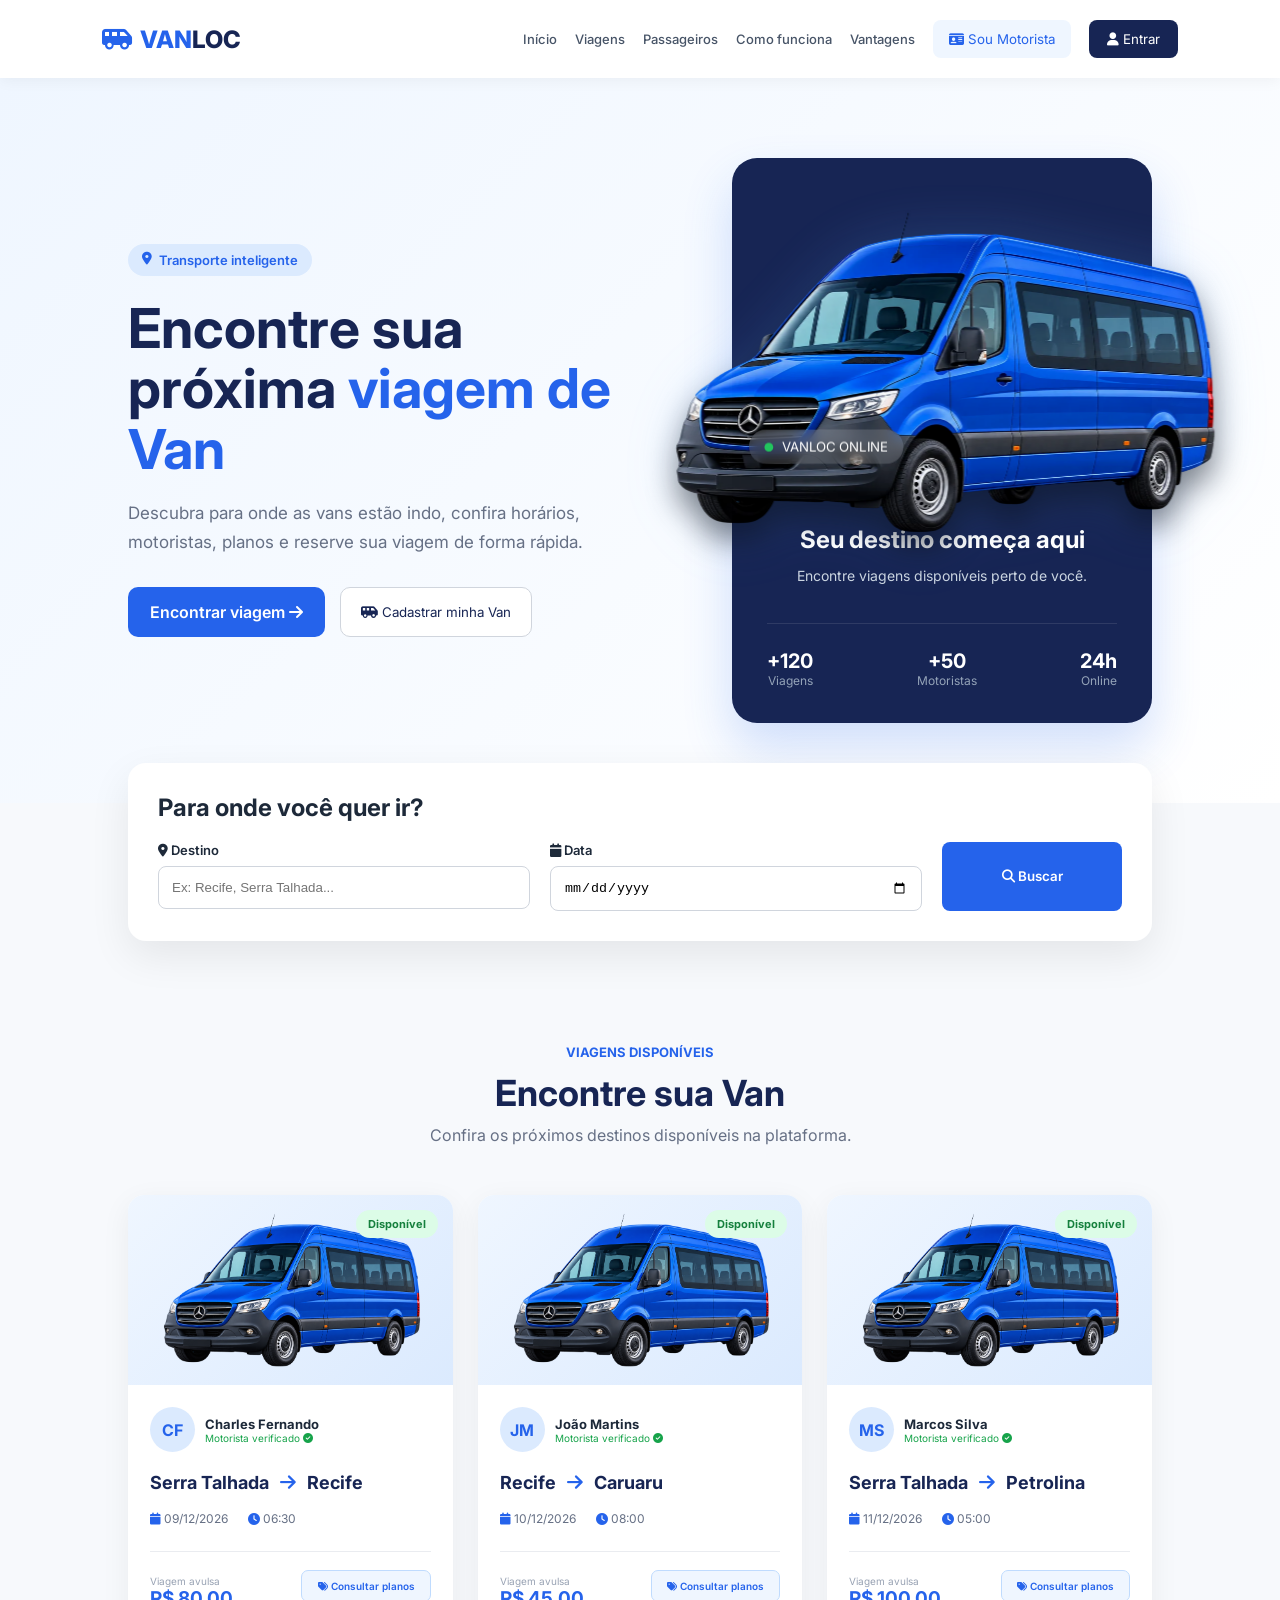
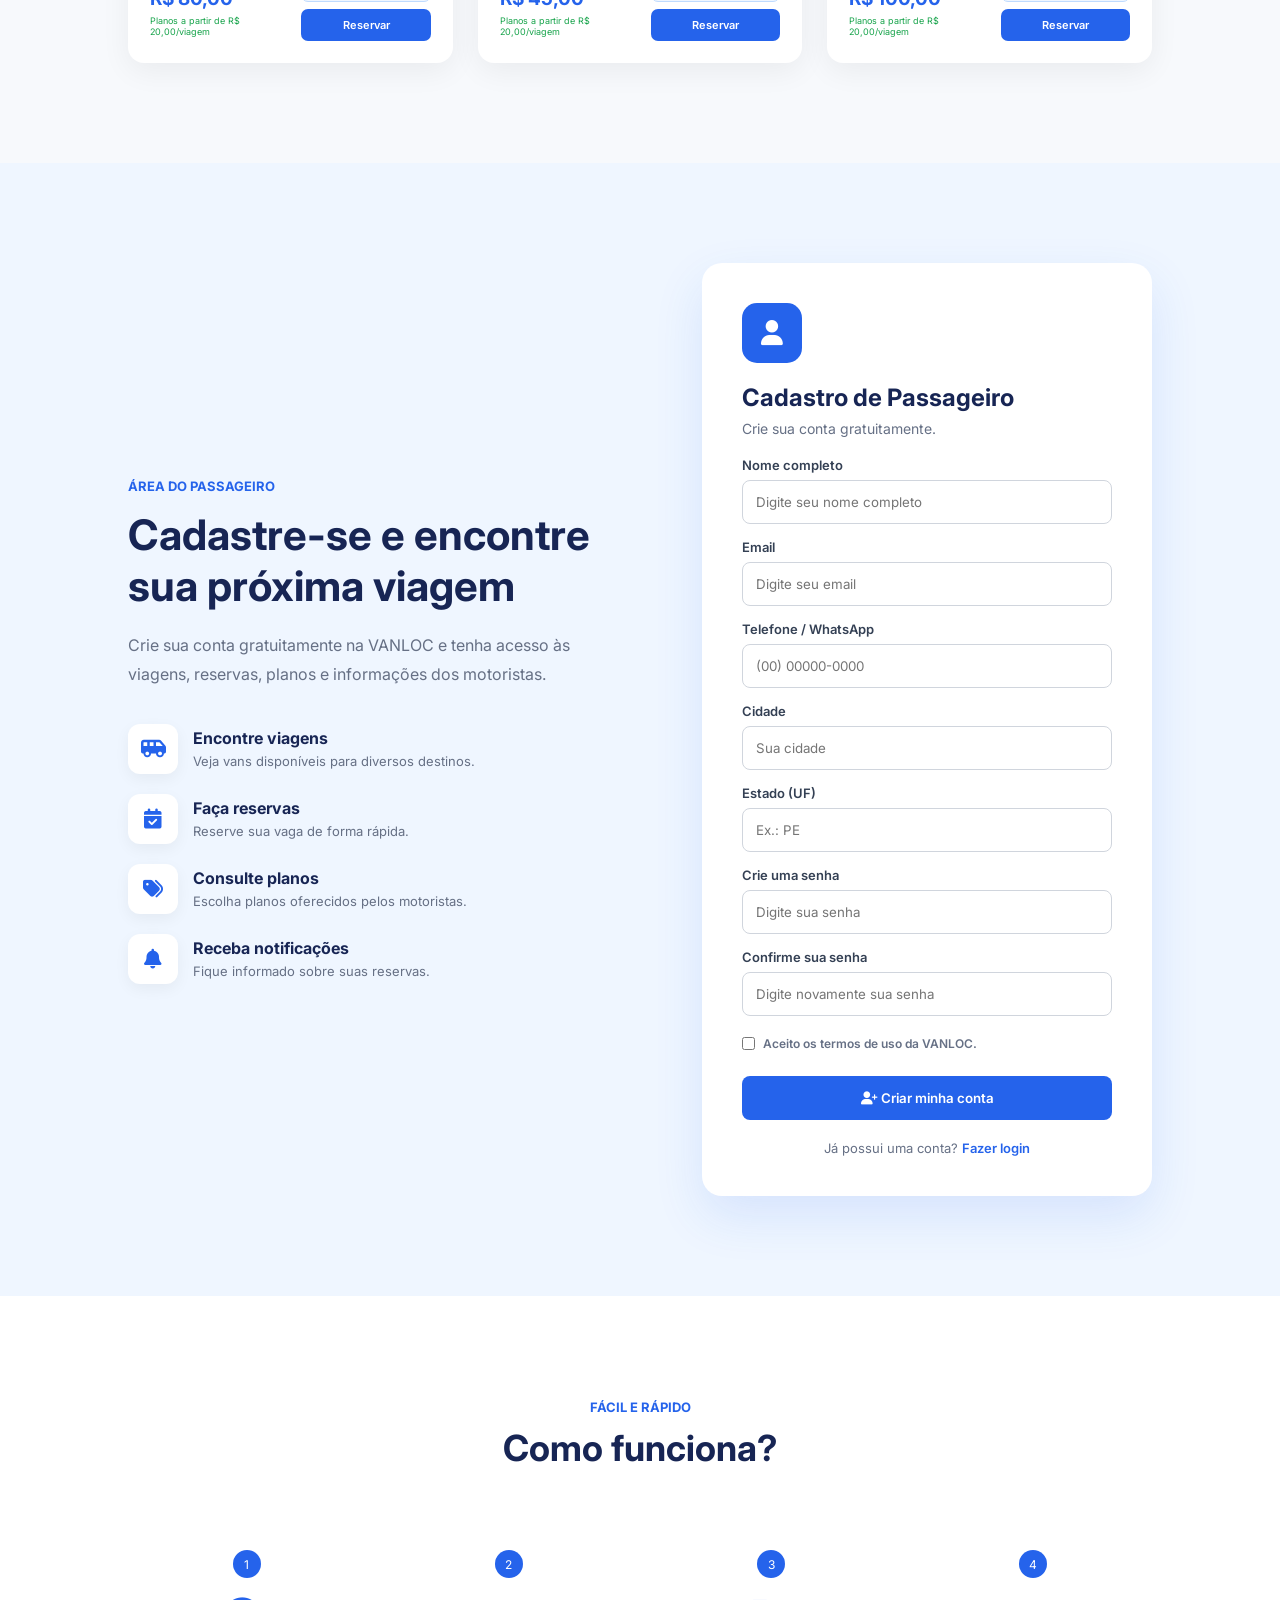
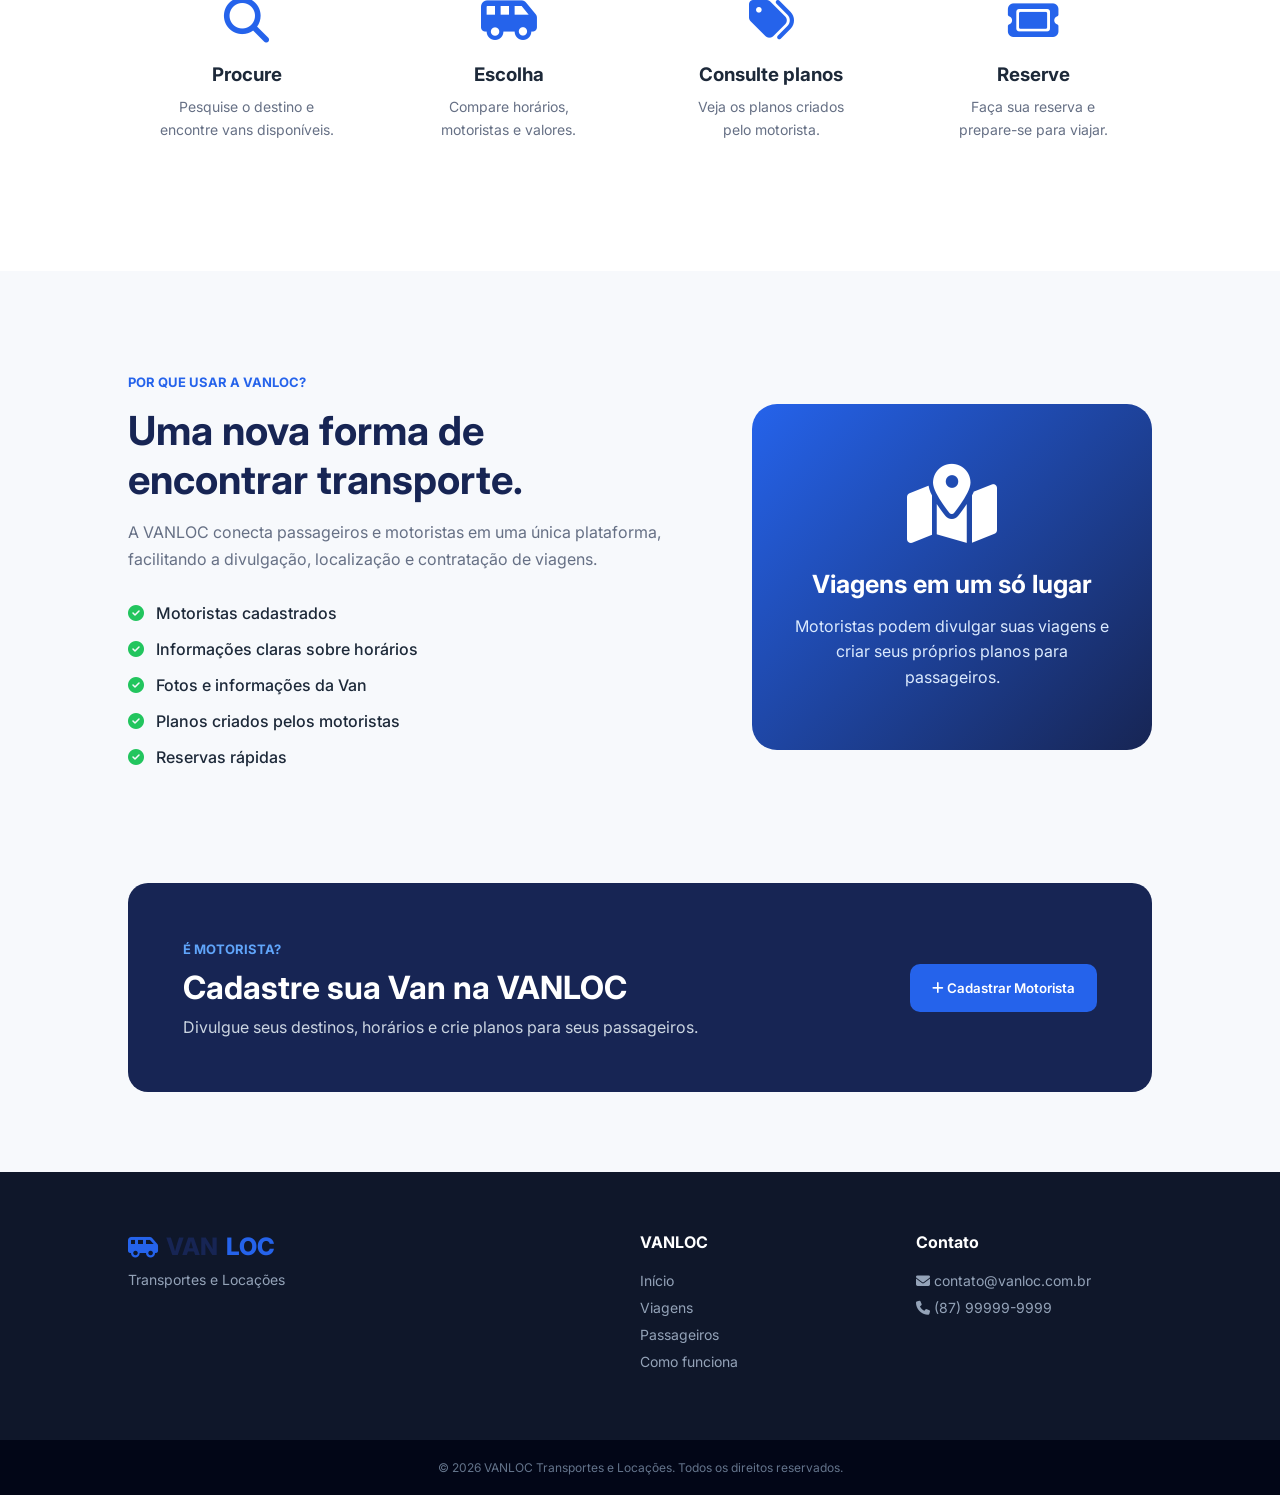
==== commit 25b3806d: "Add files via upload" ====
--- a/dashboard-passageiro.html
+++ b/dashboard-passageiro.html
@@ -5,6 +5,9 @@
 <meta name="viewport" content="width=device-width, initial-scale=1.0">
 <meta name="robots" content="noindex">
 <title>Minha Conta | VANLOC</title>
+<link rel="preconnect" href="https://fonts.googleapis.com">
+<link rel="preconnect" href="https://fonts.gstatic.com" crossorigin>
+<link rel="stylesheet" href="https://fonts.googleapis.com/css2?family=Inter:wght@400;500;600;700;800&display=swap">
 <link rel="stylesheet" href="style.css">
 <link rel="stylesheet" href="dashboard-passageiro.css">
 <link rel="stylesheet" href="https://cdnjs.cloudflare.com/ajax/libs/font-awesome/6.5.2/css/all.min.css">
--- a/style.css
+++ b/style.css
@@ -1,4 +1,4 @@
-@import url('https://fonts.googleapis.com/css2?family=Inter:wght@400;500;600;700;800&display=swap');
+/* Fonte Inter carregada via <link> no HTML (mais rápido que @import) */
 
 
 * {
@@ -3697,3 +3697,62 @@
     .dp-field.full { grid-column: auto; }
     .dp-trip { grid-template-columns: 1fr; }
 }
+
+
+/* =====================================================
+MELHORIAS: HERO RESPONSIVO E IMAGENS
+===================================================== */
+
+/* A van pode "sair" do card, mas nunca gera rolagem lateral */
+.hero {
+    overflow-x: clip;
+}
+
+.van-img {
+    aspect-ratio: 1100 / 644;
+}
+
+/* Foto externa indisponível: mostra a van local */
+.imagem-van img.img-fallback {
+    object-fit: contain;
+    padding: 18px;
+    background: linear-gradient(135deg, #eff6ff, #dbeafe);
+}
+
+@media (max-width: 700px) {
+
+    .van-float {
+        width: 122%;
+    }
+
+    .van-stage {
+        height: 250px;
+    }
+}
+
+@media (max-width: 400px) {
+
+    .van-float {
+        width: 118%;
+    }
+
+    .van-stage {
+        height: 220px;
+    }
+}
+
+
+/* Van proporcional em telas médias: não encosta no título nem sai da tela */
+@media (min-width: 1101px) and (max-width: 1300px) {
+
+    .van-float {
+        width: 150%;
+    }
+}
+
+@media (min-width: 1301px) and (max-width: 1500px) {
+
+    .van-float {
+        width: 170%;
+    }
+}
